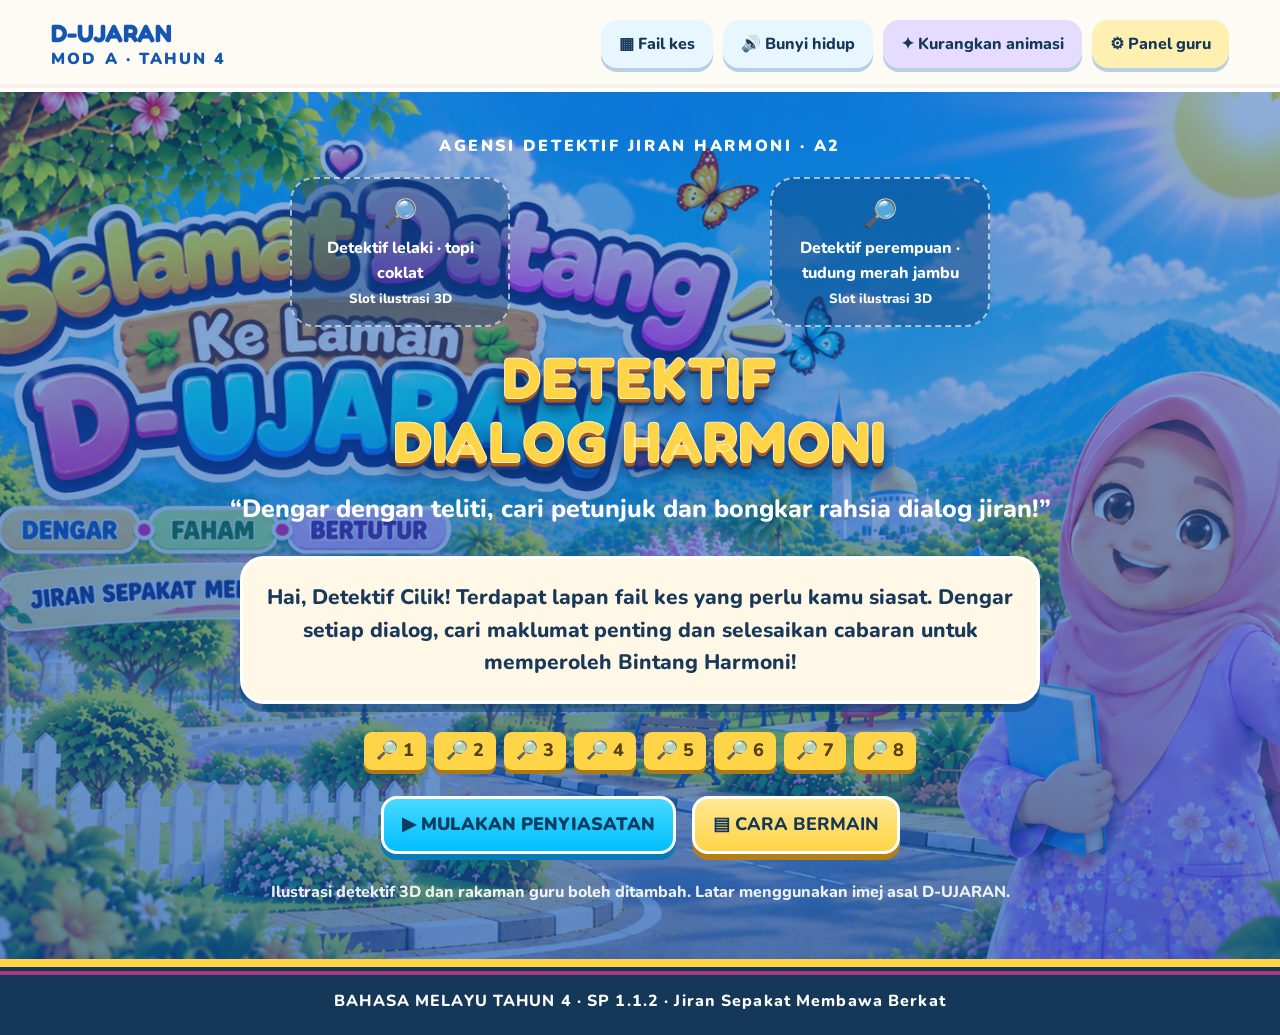
==== a2/index.html @ df6503b8 "Publish D-UJARAN portal and complete A2 learning game" ====
<!doctype html>
<html lang="ms"><head><meta charset="utf-8"><meta name="viewport" content="width=device-width,initial-scale=1"><meta name="theme-color" content="#1557B0"><title>A2 — Detektif Dialog Harmoni | D-UJARAN</title><link rel="stylesheet" href="style.css"><script defer src="data.js"></script><script defer src="app.js"></script></head>
<body><header class="topbar"><a class="brand" href="../index.html">D-UJARAN <span>MOD A · TAHUN 4</span></a><nav aria-label="Kawalan permainan"><button id="board-nav">▦ Fail kes</button><button id="mute" aria-pressed="false">🔊 Bunyi hidup</button><button id="motion" aria-pressed="false">✦ Kurangkan animasi</button><button id="teacher">⚙ Panel guru</button></nav></header><main id="app" tabindex="-1"></main><footer>BAHASA MELAYU TAHUN 4 · SP 1.1.2 · Jiran Sepakat Membawa Berkat</footer>
<dialog id="help"><h2>Cara menjadi detektif</h2><ol><li>Pilih mana-mana satu daripada lapan fail kes.</li><li>Dengar dialog. Buka teks jika kamu memerlukannya.</li><li>Jawab tiga soalan, pilih satu bukti dan bongkar maksud ujaran.</li><li>Jawapan pertama yang betul mendapat 20 markah. Jawapan dikunci selepas dipilih.</li><li>Semak penerangan dan ulang kaji tanpa mengubah markah asal.</li></ol><p>80–100: ★★★ · 60: ★★ · 20–40: ★ · 0: tiada bintang.</p><button class="primary close-dialog">Saya sudah bersedia!</button></dialog>
<dialog id="teacher-dialog"><h2>Studio audio guru</h2><p>Rakaman guru ialah sumber utama. Gunakan dua suara Bahasa Melayu Malaysia mengikut watak. Fail dimuat naik disimpan dalam pelayar ini sahaja, bukan dihantar ke pelayan.</p><div id="audio-fields"></div><p id="teacher-status" role="status"></p><h3>Gambar permainan</h3><p>Ilustrasi 3D belum disertakan. Slot gambar dan nama fail disenaraikan dalam panduan aset. Kad bukti sementara menggunakan ikon dan keterangan fakta yang jelas.</p><a href="PANDUAN.md" target="_blank" rel="noopener">Buka panduan aset dan audio ↗</a><hr><button id="reset" class="danger">Padam kemajuan murid pada peranti ini</button><button class="primary close-dialog">Selesai</button></dialog>
<div id="toast" role="status" aria-live="polite"></div><audio id="dialog-audio" preload="none"></audio></body></html>
---- a2/style.css ----
@font-face{font-family:'Fredoka';font-style:normal;font-weight:500;font-display:swap;src:url('assets/fonts/fredoka-latin-500-normal.woff2') format('woff2')}
@font-face{font-family:'Fredoka';font-style:normal;font-weight:600;font-display:swap;src:url('assets/fonts/fredoka-latin-600-normal.woff2') format('woff2')}
@font-face{font-family:'Fredoka';font-style:normal;font-weight:700;font-display:swap;src:url('assets/fonts/fredoka-latin-700-normal.woff2') format('woff2')}
@font-face{font-family:'Nunito';font-style:normal;font-weight:600;font-display:swap;src:url('assets/fonts/nunito-latin-600-normal.woff2') format('woff2')}
@font-face{font-family:'Nunito';font-style:normal;font-weight:700;font-display:swap;src:url('assets/fonts/nunito-latin-700-normal.woff2') format('woff2')}
@font-face{font-family:'Nunito';font-style:normal;font-weight:800;font-display:swap;src:url('assets/fonts/nunito-latin-800-normal.woff2') format('woff2')}
@font-face{font-family:'Nunito';font-style:normal;font-weight:900;font-display:swap;src:url('assets/fonts/nunito-latin-900-normal.woff2') format('woff2')}
:root{--blue:#1557b0;--cyan:#00bfff;--purple:#7444d4;--gold:#ffd447;--cream:#fff8e7;--ink:#153859;--mint:#65dbb5}*{box-sizing:border-box}body{margin:0;color:var(--ink);font:800 18px/1.55 Nunito,Arial,sans-serif;background:#e7f5ff;background-image:radial-gradient(circle at 10% 30%,#c5aeff80,transparent 35%),radial-gradient(circle at 95% 70%,#65dbb580,transparent 40%)}button,a,input{font:inherit}button,a{touch-action:manipulation}button{cursor:pointer;border:0;border-radius:16px;padding:12px 18px;min-height:48px;color:var(--ink);background:#fff;box-shadow:0 4px 0 #b8d0e2;transition:transform .16s,filter .16s}button:hover{filter:brightness(1.035);transform:translateY(-2px)}button:active{transform:translateY(3px);box-shadow:0 1px 0 #7997ae}button:disabled{opacity:.65;cursor:default;transform:none}button:focus-visible,a:focus-visible,input:focus-visible,main:focus-visible{outline:4px solid #a73b83;outline-offset:4px}a{color:#1557b0}h1,h2,h3,.display{font-family:Fredoka,Nunito,sans-serif;line-height:1.12}h1{font-size:clamp(36px,4.5vw,64px);margin:16px 0;letter-spacing:.02em}h2{font-size:clamp(30px,3vw,40px);margin:10px 0 22px}h3{font-size:25px;margin:12px 0}p{margin:12px 0}.topbar{padding:18px clamp(16px,4vw,64px);background:#fffdf4ed;display:flex;gap:20px;justify-content:space-between;align-items:center;border-bottom:4px solid white;position:relative;z-index:3}.brand{font:700 25px Fredoka,sans-serif;text-decoration:none;white-space:nowrap}.brand span{display:block;font:900 13px Nunito,sans-serif;letter-spacing:.13em}.topbar nav{display:flex;flex-wrap:wrap;gap:10px}.topbar button{font-size:15px;background:#e7f6ff}.topbar #motion{background:#e6dcff}.topbar #teacher{background:#fff0b2}main{min-height:75vh}.page{max-width:1240px;margin:auto;padding:36px 24px 60px;animation:enter .35s both}.hero{position:relative;overflow:hidden;min-height:700px;background:linear-gradient(#1557b07a,#1557b0b0),url('../assets/images/taman-harmoni.png') center/cover;color:white;display:grid;place-items:center;text-align:center;border-bottom:8px solid #ffd447}.hero-inner{max-width:980px;padding:42px 24px;position:relative;z-index:1}.eyebrow{letter-spacing:.16em;text-transform:uppercase;font-size:15px;font-weight:900}.hero h1{color:#ffd447;text-shadow:0 4px 0 #b05c17,0 7px 0 #183e79,0 10px 16px #092d60;-webkit-text-stroke:1px #fff1bd}.subtitle{font-size:clamp(20px,2.2vw,25px)}.message{background:#fff8e7;color:#19395a;border:3px solid white;border-radius:24px;padding:22px;box-shadow:0 8px 0 #073c7780;margin:28px auto;max-width:800px;font-size:21px}.actions{display:flex;flex-wrap:wrap;gap:16px;justify-content:center;margin:26px 0}.primary{background:linear-gradient(#47d9ff,#00bfff);color:#083c61;border:3px solid white;box-shadow:0 6px 0 #087bb6;font-weight:900}.gold{background:linear-gradient(#ffe894,#ffd447);border:3px solid white;box-shadow:0 6px 0 #b48015}.purple{background:#e0d4ff;box-shadow:0 5px 0 #9876d6}.secondary{background:#e5f3ff}.asset-note{font-size:14px;opacity:.9}.detective-slots{display:flex;justify-content:space-between;gap:20px;margin:18px auto;max-width:700px}.portrait{width:120px;height:120px;object-fit:contain}.portrait-placeholder{border:2px dashed #ffffff9c;border-radius:24px;padding:14px;background:#123b7266;max-width:220px;font-size:15px}.portrait-placeholder b{display:block;font-size:28px}.mini-files{display:flex;justify-content:center;gap:8px;flex-wrap:wrap}.mini-files span{background:#ffd447;color:#544010;border-radius:8px;padding:5px 12px;box-shadow:0 4px 0 #aa791c}.section-head{display:flex;justify-content:space-between;gap:24px;align-items:center}.tag{display:inline-block;background:#fff1b6;border:2px solid white;border-radius:50px;padding:7px 16px;color:#705009;font-size:16px}.total{background:var(--blue);color:white;padding:16px 22px;border-radius:20px;white-space:nowrap;box-shadow:0 5px 0 #0e3b7b}.case-grid{display:grid;grid-template-columns:repeat(4,minmax(0,1fr));gap:26px 22px;margin-top:38px}.case{--tint:#ffeaa0;background:var(--tint);border:3px solid white;border-radius:6px 24px 24px;box-shadow:0 8px 0 #183e7926,0 15px 30px #123c7412;position:relative;padding:15px;display:flex;flex-direction:column;margin-top:16px;transition:transform .2s}.case:before{content:'FAIL KES';position:absolute;top:-22px;left:-3px;padding:3px 14px;background:var(--tint);border:3px solid white;border-bottom:0;border-radius:12px 12px 0 0;font-size:12px;letter-spacing:.1em}.case:hover{transform:translateY(-6px) rotate(-.5deg)}.case h3{font-size:23px;min-height:78px}.case button{margin-top:auto;width:100%}.case .status{font-size:15px;margin:10px 0}.case-art{height:155px;border-radius:16px;overflow:hidden;background:#ffffff7a;display:grid;place-items:center;text-align:center}.case-art img{width:100%;height:100%;object-fit:cover}.art-placeholder{padding:12px;display:grid;place-items:center;text-align:center}.art-placeholder .symbol{font-size:48px;filter:drop-shadow(0 5px 2px #15385930)}.art-placeholder small{font-size:13px;line-height:1.3;max-width:260px}.stars{color:#805500;letter-spacing:.13em;font-size:24px}.progress{display:flex;gap:8px;margin:20px 0 28px;list-style:none;padding:0}.progress li{flex:1;padding:12px;border-radius:14px;background:#dbe8f4;font-size:16px}.progress .active{background:#1557b0;color:#fff;box-shadow:0 5px 0 #072e6b}.progress .done{background:#a5ebd5}.workspace{display:grid;grid-template-columns:minmax(260px,.85fr) minmax(0,1.3fr);gap:28px;align-items:start}.panel{background:#fffdf5;border:3px solid white;border-radius:28px;padding:28px;box-shadow:0 8px 0 #accadc,0 18px 40px #1e407715}.scene{background:linear-gradient(145deg,#bce8ff,#d6ccff);border:3px solid white;border-radius:26px;min-height:270px;overflow:hidden;display:grid;place-items:center}.scene img{width:100%;max-height:370px;object-fit:contain}.scene .symbol{font-size:85px}.characters{display:flex;gap:12px;margin-top:20px}.character{flex:1;border-radius:16px;padding:12px;background:#fff8e7;border:2px solid white;text-align:center;font-size:17px}.character:before{content:'💬';display:block;font-size:28px}.instruction{font-size:22px;line-height:1.55}.audio-box{background:#eaf5ff;border:2px solid #97d9f1;border-radius:20px;padding:18px;margin:20px 0}.audio-controls{display:flex;flex-wrap:wrap;gap:12px}.audio-controls button{font-size:17px}.audio-status{font-size:16px;min-height:26px}.wave{display:flex;gap:5px;height:28px;align-items:center;margin-bottom:12px}.wave i{background:#1557b0;width:6px;height:8px;border-radius:5px}.playing .wave i{animation:wave .65s infinite alternate}.wave i:nth-child(2n){animation-delay:.2s}.wave i:nth-child(3n){animation-delay:.45s}.transcript{background:white;border-radius:16px;padding:18px;margin-top:16px;font-size:21px;font-weight:700}.transcript p{padding:10px 0;border-bottom:1px solid #dbe8f4}.transcript b{color:#6a36a5}.question{border:3px solid #65cfc6;background:#fffdf5;border-radius:24px;padding:26px}.question-text{font-size:24px;font-weight:900}.options{display:grid;grid-template-columns:1fr 1fr;gap:16px;margin:22px 0}.option{background:#e6dcff;border:3px solid transparent;box-shadow:0 5px 0 #a7b9cb;text-align:left;font-size:20px;display:flex;gap:12px;align-items:center;min-height:90px}.option:nth-child(2){background:#d6f4e7}.option:nth-child(3){background:#fff0b2}.option:nth-child(4){background:#ffddec}.option span.letter{font-size:16px;background:#ffffffc9;border-radius:10px;padding:7px 11px}.option.selected{border-color:#1557b0}.option.correct{border-color:#168365;background:#d3f7e5}.option.wrong{border-color:#b35343;background:#ffe5dc}.option:disabled{opacity:1;color:#153859}.feedback{background:#e1f7ed;border-left:6px solid #13806a;border-radius:12px;padding:18px;font-size:19px}.feedback.missed{background:#fff0df;border-color:#bd642c}.feedback strong{display:block;font-size:23px}.evidence-options{grid-template-columns:repeat(3,minmax(0,1fr))}.evidence-options .option{display:block;text-align:center;padding:12px;font-size:18px}.evidence-options img{width:100%;aspect-ratio:4/3;object-fit:contain;border-radius:14px;background:white}.evidence-symbol{display:block;font-size:64px}.result{text-align:center;max-width:850px;margin:auto}.badge{font-size:90px;filter:drop-shadow(0 8px 0 #b88a1c);animation:bob 3s infinite}.score{font:700 80px Fredoka,sans-serif;color:#1557b0;line-height:1.1}.result .stars{font-size:54px}.result-list{text-align:left;margin:25px 0}.result-list div{padding:12px;border-bottom:1px solid #d7e3ef}.victory{background:linear-gradient(120deg,#ffe89e,#fff8e7);border:3px solid #ffd447;border-radius:24px;padding:25px;text-align:center;margin:26px 0}.confetti{position:fixed;inset:0;pointer-events:none;overflow:hidden;z-index:10}.confetti i{position:absolute;width:12px;height:20px;top:-30px;animation:fall 2.5s forwards}.nav-bottom{display:flex;justify-content:space-between;gap:16px;margin:28px 0}.danger{background:#ffe1df;color:#88382a;margin:15px 0}dialog{border:4px solid white;border-radius:28px;background:#fff8e7;color:var(--ink);max-width:780px;width:calc(100% - 32px);max-height:90vh;padding:28px;box-shadow:0 20px 80px #08295480}dialog::backdrop{background:#082954b8}dialog button.close-dialog{display:block;margin:24px 0 0 auto}dialog li{padding:8px;font-size:20px}.upload-row{padding:16px 0;border-bottom:1px solid #c6d5e3}.upload-row label{display:block;font-size:19px}.upload-row input{display:block;width:100%;font-size:16px;margin:10px 0}.upload-row small{display:block;font-size:14px}#toast{position:fixed;bottom:22px;left:50%;transform:translateX(-50%);max-width:90%;z-index:20;background:#153859;color:white;border-radius:16px;padding:12px 20px;display:none}#toast.visible{display:block}footer{text-align:center;background:#153859;color:white;padding:22px;font-size:14px;letter-spacing:.07em}.reduce-motion *,.reduce-motion *:before,.reduce-motion *:after{animation:none!important;transition:none!important;scroll-behavior:auto!important}@keyframes enter{from{opacity:0;transform:scale(.97) translateY(12px)}to{opacity:1;transform:none}}@keyframes bob{50%{transform:translateY(-8px)}}@keyframes wave{to{height:27px}}@keyframes fall{to{transform:translateY(110vh) rotate(540deg)}}[hidden]{display:none!important}@media(max-width:1050px){.case-grid{grid-template-columns:repeat(2,minmax(0,1fr))}.workspace{grid-template-columns:1fr}.topbar{align-items:flex-start}.case h3{min-height:52px}.scene{min-height:200px}.scene .symbol{font-size:60px}}@media(max-width:650px){body{font-size:17px}.topbar{padding:14px;display:block}.topbar nav{margin-top:14px}.topbar button{font-size:13px;padding:9px 11px}.page{padding:26px 16px}.hero{min-height:650px}.hero-inner{padding:26px 16px}.message{font-size:19px}.portrait-placeholder{font-size:13px}.case-grid{gap:28px 14px}.case{padding:12px}.case h3{font-size:21px;min-height:90px}.case-art{height:125px}.section-head{display:block}.total{display:inline-block;margin:12px 0}.panel,.question{padding:20px}.options,.evidence-options{grid-template-columns:1fr}.option{min-height:72px}.progress{gap:4px}.progress li{padding:10px 5px;font-size:12px;text-align:center}.instruction,.transcript{font-size:21px}.nav-bottom{flex-wrap:wrap}.evidence-options .option{display:grid;grid-template-columns:100px 1fr;gap:14px;align-items:center}.evidence-options img{width:100px}.result .score{font-size:64px}.detective-slots{gap:12px}}@media(prefers-reduced-motion:reduce){*{animation:none!important;transition:none!important}}
/* Label permainan kekal jelas pada skrin kecil. */
.asset-note,.eyebrow,.tag,.case .status,.art-placeholder small,.portrait-placeholder,.brand span,footer{font-size:16px}.topbar button{font-size:16px}.case:before{font-size:16px}.case-art{min-height:155px;height:auto}.art-placeholder{min-height:155px}
@media(max-width:650px){.topbar button{font-size:16px}.progress{display:grid;grid-template-columns:1fr 1fr}.progress li{font-size:16px}.portrait-placeholder{font-size:16px}.case-grid{grid-template-columns:1fr}.case h3{min-height:0}.case-art{min-height:150px}.case .status{font-size:16px}}

.upload-row small{font-size:16px}
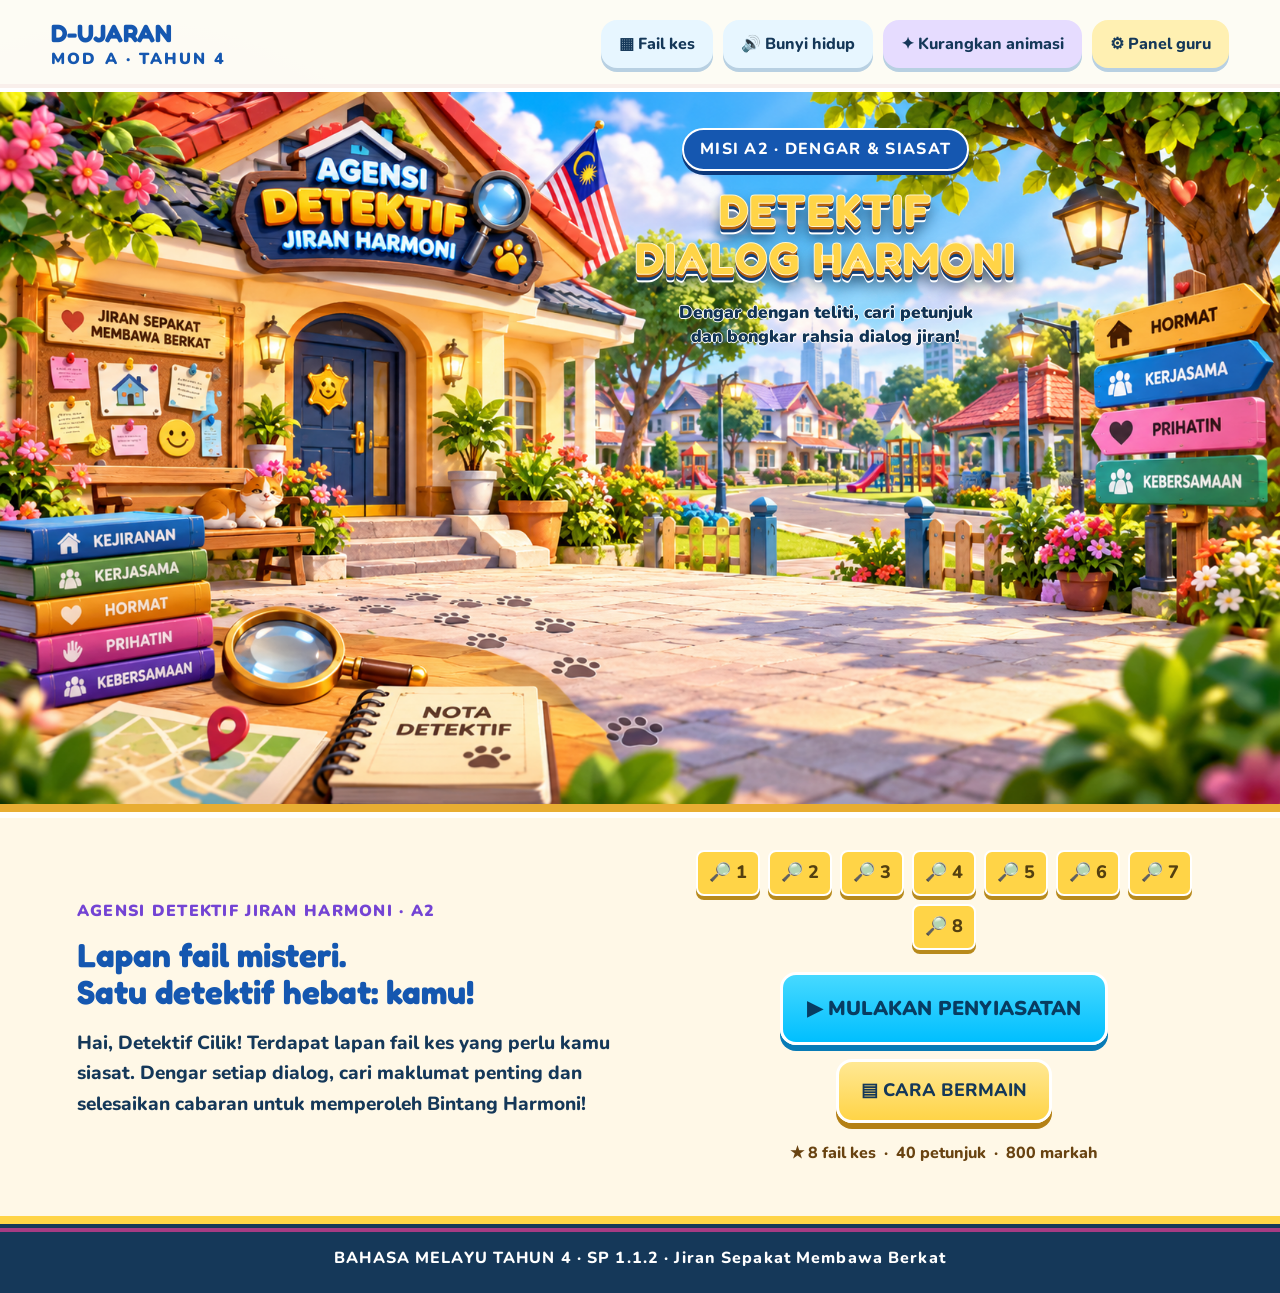
==== commit 37284375: "Refresh A2 opening with original detective agency artwork" ====
--- a/a2/index.html
+++ b/a2/index.html
@@ -1,5 +1,5 @@
 <!doctype html>
-<html lang="ms"><head><meta charset="utf-8"><meta name="viewport" content="width=device-width,initial-scale=1"><meta name="theme-color" content="#1557B0"><title>A2 — Detektif Dialog Harmoni | D-UJARAN</title><link rel="stylesheet" href="style.css"><script defer src="data.js"></script><script defer src="app.js"></script></head>
+<html lang="ms"><head><meta charset="utf-8"><meta name="viewport" content="width=device-width,initial-scale=1"><meta name="theme-color" content="#1557B0"><title>A2 — Detektif Dialog Harmoni | D-UJARAN</title><link rel="stylesheet" href="style.css?v=agency-1"><script defer src="data.js"></script><script defer src="app.js?v=agency-1"></script></head>
 <body><header class="topbar"><a class="brand" href="../index.html">D-UJARAN <span>MOD A · TAHUN 4</span></a><nav aria-label="Kawalan permainan"><button id="board-nav">▦ Fail kes</button><button id="mute" aria-pressed="false">🔊 Bunyi hidup</button><button id="motion" aria-pressed="false">✦ Kurangkan animasi</button><button id="teacher">⚙ Panel guru</button></nav></header><main id="app" tabindex="-1"></main><footer>BAHASA MELAYU TAHUN 4 · SP 1.1.2 · Jiran Sepakat Membawa Berkat</footer>
 <dialog id="help"><h2>Cara menjadi detektif</h2><ol><li>Pilih mana-mana satu daripada lapan fail kes.</li><li>Dengar dialog. Buka teks jika kamu memerlukannya.</li><li>Jawab tiga soalan, pilih satu bukti dan bongkar maksud ujaran.</li><li>Jawapan pertama yang betul mendapat 20 markah. Jawapan dikunci selepas dipilih.</li><li>Semak penerangan dan ulang kaji tanpa mengubah markah asal.</li></ol><p>80–100: ★★★ · 60: ★★ · 20–40: ★ · 0: tiada bintang.</p><button class="primary close-dialog">Saya sudah bersedia!</button></dialog>
 <dialog id="teacher-dialog"><h2>Studio audio guru</h2><p>Rakaman guru ialah sumber utama. Gunakan dua suara Bahasa Melayu Malaysia mengikut watak. Fail dimuat naik disimpan dalam pelayar ini sahaja, bukan dihantar ke pelayan.</p><div id="audio-fields"></div><p id="teacher-status" role="status"></p><h3>Gambar permainan</h3><p>Ilustrasi 3D belum disertakan. Slot gambar dan nama fail disenaraikan dalam panduan aset. Kad bukti sementara menggunakan ikon dan keterangan fakta yang jelas.</p><a href="PANDUAN.md" target="_blank" rel="noopener">Buka panduan aset dan audio ↗</a><hr><button id="reset" class="danger">Padam kemajuan murid pada peranti ini</button><button class="primary close-dialog">Selesai</button></dialog>
--- a/a2/style.css
+++ b/a2/style.css
@@ -11,3 +11,15 @@
 @media(max-width:650px){.topbar button{font-size:16px}.progress{display:grid;grid-template-columns:1fr 1fr}.progress li{font-size:16px}.portrait-placeholder{font-size:16px}.case-grid{grid-template-columns:1fr}.case h3{min-height:0}.case-art{min-height:150px}.case .status{font-size:16px}}
 
 .upload-row small{font-size:16px}
+
+/* Pembukaan A2: imej asal penuh, tanpa tindihan warna atau ketelusan. */
+.hero.detective-home{display:block;place-items:normal;min-height:0;background:#d9f4ff;color:var(--ink);text-align:left;border-bottom:8px solid var(--gold)}
+.hero-world{width:100%;position:relative;aspect-ratio:1672/941;background:#9de0ff url('assets/images/agensi-detektif.png') center/100% 100% no-repeat;isolation:isolate}
+.hero-title{position:absolute;left:47%;top:5%;width:35%;text-align:center;color:#103969}
+.hero-title h1{font-size:clamp(30px,3.5vw,66px);line-height:1.08;margin:15px -20px 18px;color:#ffd447;-webkit-text-stroke:1px #fff5cf;text-shadow:0 3px 0 #b45d0b,0 6px 0 #123e78,0 8px 0 white,0 11px 15px #1e4160}
+.hero-title .subtitle{font-size:clamp(17px,1.35vw,24px);line-height:1.4;color:#113354;text-shadow:0 1px 0 white,1px 0 0 white,-1px 0 0 white,0 -1px 0 white;margin:0;font-weight:900}
+.mission-label{display:inline-block;padding:7px 16px;background:#1557b0;color:white;border:2px solid white;border-radius:50px;box-shadow:0 4px 0 #0d397b;font-size:16px;letter-spacing:.08em}
+.hero-console{display:grid;grid-template-columns:1.1fr 1fr;gap:36px;align-items:center;padding:32px clamp(24px,6vw,100px) 38px;background:#fff8e7;border-top:6px solid white;box-shadow:0 -8px 0 #e8ad32;position:relative}
+.mission-copy h2{font-size:clamp(28px,2.6vw,40px);margin:12px 0 16px;color:#1557b0}.mission-copy p{font-size:19px;max-width:690px;line-height:1.6}.mission-copy .eyebrow{color:#7444d4;letter-spacing:.08em}.mission-launch{text-align:center}.mission-launch .actions{margin:22px 0 18px;gap:14px}.mission-launch .primary{padding:18px 24px;font-size:20px}.mission-launch .gold{font-size:18px;padding:15px 22px}.mission-reward{color:#694311;font-size:16px}.mission-launch .mini-files{gap:8px}.mission-launch .mini-files span{background:#ffd447;border:2px solid white;font-size:18px;padding:7px 11px;box-shadow:0 4px 0 #b88a1c}
+@media(min-width:1800px){.hero-title{top:7%}}
+@media(max-width:900px){.hero-title{position:static;width:100%;padding:24px 20px;background:#e5f5ff}.hero-world{aspect-ratio:auto;background-position:center top;background-size:100% auto;padding-top:56.28%}.hero-title h1{font-size:clamp(36px,6vw,52px);margin:20px 0}.hero-title .subtitle{font-size:21px}.hero-console{grid-template-columns:1fr;gap:18px;padding:28px 24px;text-align:center}.mission-copy p{margin:auto}.mission-copy .eyebrow{font-size:16px}.mission-label{font-size:16px}.mission-launch .actions{margin:22px 0}.mission-launch .primary,.mission-launch .gold{width:100%;max-width:420px}.mission-copy h2{font-size:32px}}
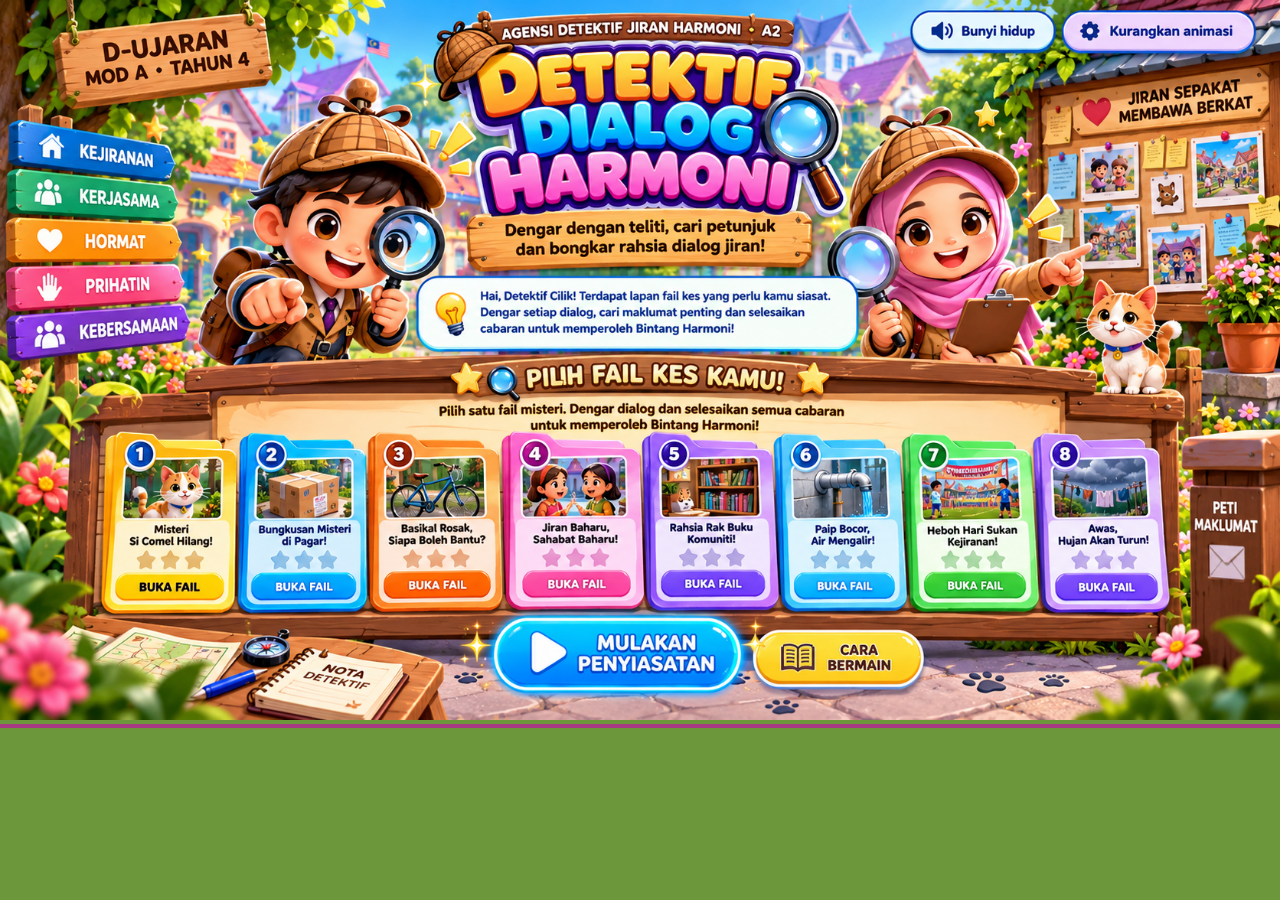
==== commit 965ecf48: "Use supplied A2 artwork with interactive case hotspots" ====
--- a/a2/index.html
+++ b/a2/index.html
@@ -1,6 +1,6 @@
 <!doctype html>
-<html lang="ms"><head><meta charset="utf-8"><meta name="viewport" content="width=device-width,initial-scale=1"><meta name="theme-color" content="#1557B0"><title>A2 — Detektif Dialog Harmoni | D-UJARAN</title><link rel="stylesheet" href="style.css?v=agency-1"><script defer src="data.js"></script><script defer src="app.js?v=agency-1"></script></head>
+<html lang="ms"><head><meta charset="utf-8"><meta name="viewport" content="width=device-width,initial-scale=1"><meta name="theme-color" content="#1557B0"><title>A2 — Detektif Dialog Harmoni | D-UJARAN</title><link rel="stylesheet" href="style.css?v=artwork-2"><script defer src="data.js?v=artwork-2"></script><script defer src="app.js?v=artwork-2"></script></head>
 <body><header class="topbar"><a class="brand" href="../index.html">D-UJARAN <span>MOD A · TAHUN 4</span></a><nav aria-label="Kawalan permainan"><button id="board-nav">▦ Fail kes</button><button id="mute" aria-pressed="false">🔊 Bunyi hidup</button><button id="motion" aria-pressed="false">✦ Kurangkan animasi</button><button id="teacher">⚙ Panel guru</button></nav></header><main id="app" tabindex="-1"></main><footer>BAHASA MELAYU TAHUN 4 · SP 1.1.2 · Jiran Sepakat Membawa Berkat</footer>
 <dialog id="help"><h2>Cara menjadi detektif</h2><ol><li>Pilih mana-mana satu daripada lapan fail kes.</li><li>Dengar dialog. Buka teks jika kamu memerlukannya.</li><li>Jawab tiga soalan, pilih satu bukti dan bongkar maksud ujaran.</li><li>Jawapan pertama yang betul mendapat 20 markah. Jawapan dikunci selepas dipilih.</li><li>Semak penerangan dan ulang kaji tanpa mengubah markah asal.</li></ol><p>80–100: ★★★ · 60: ★★ · 20–40: ★ · 0: tiada bintang.</p><button class="primary close-dialog">Saya sudah bersedia!</button></dialog>
-<dialog id="teacher-dialog"><h2>Studio audio guru</h2><p>Rakaman guru ialah sumber utama. Gunakan dua suara Bahasa Melayu Malaysia mengikut watak. Fail dimuat naik disimpan dalam pelayar ini sahaja, bukan dihantar ke pelayan.</p><div id="audio-fields"></div><p id="teacher-status" role="status"></p><h3>Gambar permainan</h3><p>Ilustrasi 3D belum disertakan. Slot gambar dan nama fail disenaraikan dalam panduan aset. Kad bukti sementara menggunakan ikon dan keterangan fakta yang jelas.</p><a href="PANDUAN.md" target="_blank" rel="noopener">Buka panduan aset dan audio ↗</a><hr><button id="reset" class="danger">Padam kemajuan murid pada peranti ini</button><button class="primary close-dialog">Selesai</button></dialog>
+<dialog id="teacher-dialog"><h2>Studio audio guru</h2><p>Rakaman guru ialah sumber utama. Gunakan dua suara Bahasa Melayu Malaysia mengikut watak. Fail dimuat naik disimpan dalam pelayar ini sahaja, bukan dihantar ke pelayan.</p><div id="audio-fields"></div><p id="teacher-status" role="status"></p><h3>Gambar permainan</h3><p>Gambar utama dan gambar kecil fail menggunakan imej yang dibekalkan pengguna. Tiga gambar bukti berasingan bagi setiap unit masih boleh ditambah mengikut panduan aset.</p><a href="PANDUAN.md" target="_blank" rel="noopener">Buka panduan aset dan audio ↗</a><hr><button id="reset" class="danger">Padam kemajuan murid pada peranti ini</button><button class="primary close-dialog">Selesai</button></dialog>
 <div id="toast" role="status" aria-live="polite"></div><audio id="dialog-audio" preload="none"></audio></body></html>
--- a/a2/style.css
+++ b/a2/style.css
@@ -23,3 +23,6 @@
 .mission-copy h2{font-size:clamp(28px,2.6vw,40px);margin:12px 0 16px;color:#1557b0}.mission-copy p{font-size:19px;max-width:690px;line-height:1.6}.mission-copy .eyebrow{color:#7444d4;letter-spacing:.08em}.mission-launch{text-align:center}.mission-launch .actions{margin:22px 0 18px;gap:14px}.mission-launch .primary{padding:18px 24px;font-size:20px}.mission-launch .gold{font-size:18px;padding:15px 22px}.mission-reward{color:#694311;font-size:16px}.mission-launch .mini-files{gap:8px}.mission-launch .mini-files span{background:#ffd447;border:2px solid white;font-size:18px;padding:7px 11px;box-shadow:0 4px 0 #b88a1c}
 @media(min-width:1800px){.hero-title{top:7%}}
 @media(max-width:900px){.hero-title{position:static;width:100%;padding:24px 20px;background:#e5f5ff}.hero-world{aspect-ratio:auto;background-position:center top;background-size:100% auto;padding-top:56.28%}.hero-title h1{font-size:clamp(36px,6vw,52px);margin:20px 0}.hero-title .subtitle{font-size:21px}.hero-console{grid-template-columns:1fr;gap:18px;padding:28px 24px;text-align:center}.mission-copy p{margin:auto}.mission-copy .eyebrow{font-size:16px}.mission-label{font-size:16px}.mission-launch .actions{margin:22px 0}.mission-launch .primary,.mission-launch .gold{width:100%;max-width:420px}.mission-copy h2{font-size:32px}}
+
+/* Gambar pengguna ialah keseluruhan reka bentuk utama; butang telus memadani kawasan asal. */
+body.artwork-home{background:#6d973b}body.artwork-home>.topbar,body.artwork-home>footer{display:none}body.artwork-home main{min-height:0}.artwork-scroll{width:100%;overflow:auto}.artwork-canvas{position:relative;width:100%;min-width:960px;line-height:0}.home-art{display:block;width:100%;height:auto}.art-hotspot{position:absolute;display:block;background:transparent!important;border:0;border-radius:14px;padding:0;box-shadow:none!important;min-height:0;min-width:0;transform:none!important;cursor:pointer;line-height:normal;color:transparent}.art-hotspot:hover{background:transparent;filter:none;outline:3px solid #fff;outline-offset:-3px}.art-hotspot:focus-visible{outline:5px solid #fff;box-shadow:inset 0 0 0 9px #1557b0!important;outline-offset:-4px}.art-hotspot[aria-pressed="true"]{box-shadow:inset 0 0 0 4px #ff8cc8!important}.art-hotspot[data-complete="true"]{box-shadow:inset 0 0 0 4px #65dbb5!important}.selecting [data-open]{animation:case-invite 1s ease-out 1}.case-sprite{width:100%;background-repeat:no-repeat;border-radius:18px}.scene:has(.case-sprite){display:flex;align-items:center;padding:14px}.artwork-home .artwork-stage{animation:enter .3s both}@keyframes case-invite{50%{box-shadow:inset 0 0 0 5px #fff,inset 0 0 24px #ffd447!important}}
